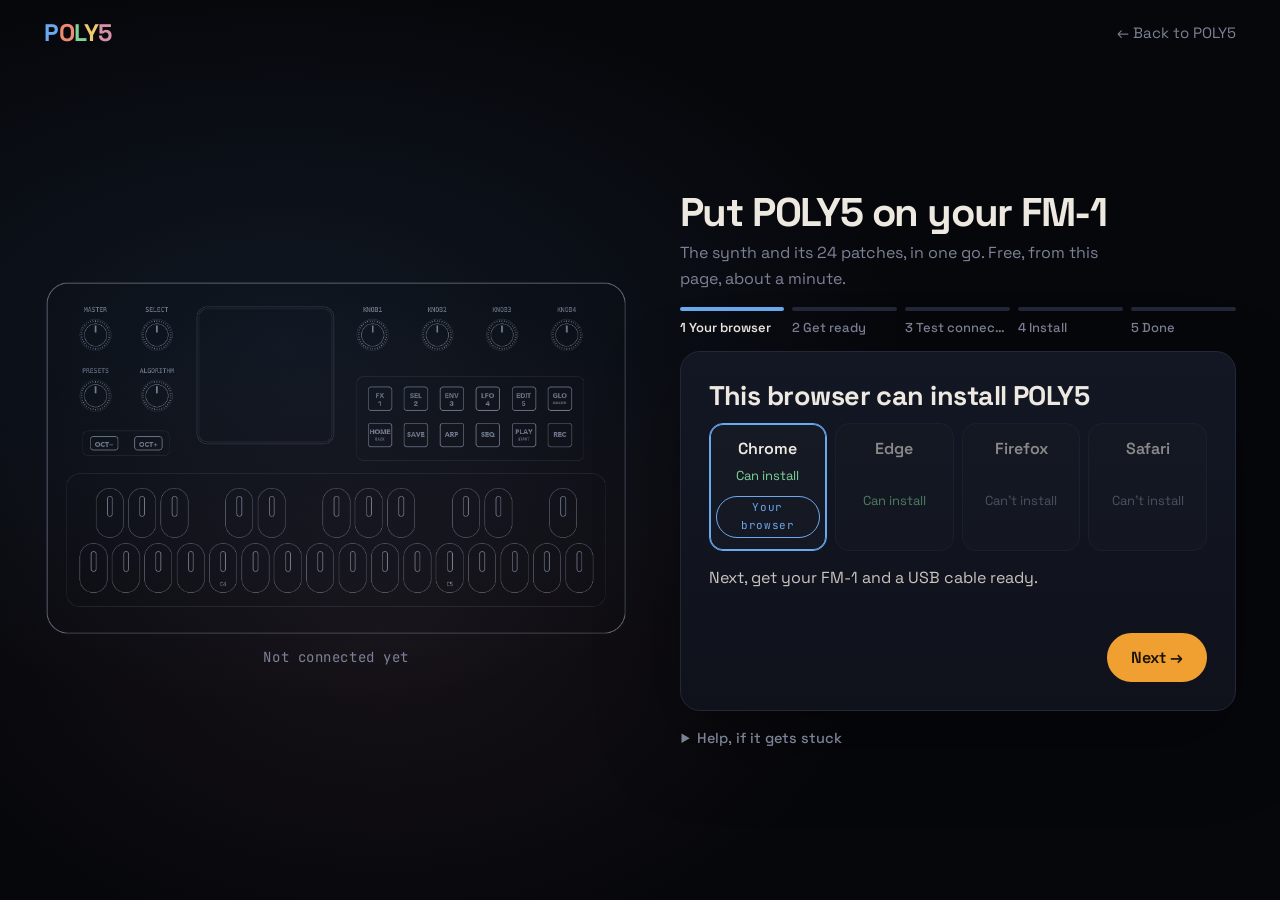
==== install/index.html @ ab592f48 "Install page: fits one screen (no scrolling), three things to tick, help folded into one line; a spi" ====
<!doctype html>
<html lang="en">
<head>
<meta charset="utf-8">
<meta name="viewport" content="width=device-width, initial-scale=1">
<title>Install POLY5 on your FM-1</title>
<meta name="description" content="Install POLY5 on the M-VAVE FM-1 from this page, in Chrome or Edge. The synth and its 24 patches in one go, about a minute.">
<link rel="preconnect" href="https://fonts.googleapis.com">
<link rel="preconnect" href="https://fonts.gstatic.com" crossorigin>
<link href="https://fonts.googleapis.com/css2?family=JetBrains+Mono:wght@400;500;600&family=Space+Grotesk:wght@400;500;600;700&display=swap" rel="stylesheet">
<link rel="stylesheet" href="../site/site.css">
<link rel="stylesheet" href="install.css">
</head>
<body class="inst-page">

<header class="inst-top">
  <a class="logo word" href="../" aria-label="POLY5, back to the page"><span>P</span><span>O</span><span>L</span><span>Y</span><span>5</span></a>
  <a class="inst-back" href="../">&larr; Back to POLY5</a>
</header>

<main class="inst-main">
  <div class="inst-grid">

    <!-- the FM-1's screen, as it will look at each step -->
    <aside class="inst-device" aria-hidden="true">
      <div class="dev" id="dev-screen" data-state="idle">
        <img class="dev-outline" src="fm1-outline.png" alt="" width="1760" height="1072">
        <img class="dev-on" src="fm1-on.png" alt="" width="1760" height="1072">
        <div class="dev-lcd">
          <div class="dev-other"><span id="dev-other">FM-1</span><small>CONNECTED</small></div>
          <video class="dev-boot" id="dev-boot" muted playsinline preload="none" src="../site/img/loop-intro.mp4"></video>
          <div class="dev-update">
            <b class="word dev-name"><span>P</span><span>O</span><span>L</span><span>Y</span><span>5</span></b>
            <i class="dev-line"><s></s><s></s><s></s><s></s><s></s></i>
            <span class="dev-what" id="dev-what">UPDATE MODE</span>
            <span class="dev-sub" id="dev-sub">WAITING FOR THE INSTALL</span>
            <span class="dev-segs" id="dev-segs"></span>
            <span class="dev-pct" id="dev-pct"></span>
          </div>
        </div>
      </div>
      <p class="dev-cap" id="dev-cap">Not connected yet</p>
    </aside>

    <section class="inst-card" aria-labelledby="inst-title">
      <p class="eyebrow">Install</p>
      <h1 class="inst-h" id="inst-title">Put POLY5 on your FM&#8209;1</h1>
      <p class="inst-lede">The synth and its 24 patches, in one go. Free, from this page, about a minute.</p>
      <p class="note" id="demo-note" hidden>Demo: no FM&#8209;1 is touched, the steps only show what they look like.</p>

      <ol class="tabs" aria-label="Steps">
        <li id="tab-browser"><i></i><span>1 Your browser</span></li>
        <li id="tab-ready"><i></i><span>2 Get ready</span></li>
        <li id="tab-connect"><i></i><span>3 Test connection</span></li>
        <li id="tab-install"><i></i><span>4 Install</span></li>
        <li id="tab-done"><i></i><span>5 Done</span></li>
      </ol>

      <div class="pane" id="step-browser">
        <h2 class="pane-h" id="browser-h">Checking your browser</h2>
        <ul class="browsers">
          <li data-b="chrome"><b>Chrome</b><span class="yes">Can install</span></li>
          <li data-b="edge"><b>Edge</b><span class="yes">Can install</span></li>
          <li data-b="firefox"><b>Firefox</b><span class="no">Can't install</span></li>
          <li data-b="safari"><b>Safari</b><span class="no">Can't install</span></li>
        </ul>
        <p id="browser-ok" class="pane-p" hidden>Next, get your FM&#8209;1 and a USB cable ready.</p>
        <p id="browser-no" class="bad" hidden>This browser can't send firmware over USB. Open this page in Chrome or Edge on a computer, and you are a minute away.</p>
        <div class="pane-foot"><span></span><button type="button" class="btn primary" id="to-ready">Next &rarr;</button></div>
      </div>

      <div class="pane" id="step-ready" hidden>
        <h2 class="pane-h">Get ready</h2>
        <p class="pane-p">Tick these off, then we look for your FM&#8209;1.</p>
        <ul class="checks" id="checks">
          <li><label><input type="checkbox"><span><b>Connect your FM&#8209;1 to this computer by USB, and switch it on.</b><small>Straight into the computer if you can: a hub can hide it.</small></span></label></li>
          <li><label><input type="checkbox"><span><b>Close any other program that uses your FM&#8209;1.</b><small>Ableton, the Firmware Hub, other installer tabs.</small></span></label></li>
          <li><label><input type="checkbox"><span><b>On a laptop, plug in the charger.</b></span></label></li>
        </ul>
        <div class="pane-foot"><button type="button" class="btn quiet" data-back="browser">&larr; Back</button><button type="button" class="btn primary" id="to-connect" disabled>Test connection &rarr;</button></div>
      </div>

      <div class="pane" id="step-connect" hidden>
        <h2 class="pane-h" id="connect-h">Looking for your FM&#8209;1</h2>
        <p class="pane-p" id="connect-ask">Your browser will ask to use your MIDI devices. Allow it: that is how the firmware reaches the FM&#8209;1.</p>
        <p id="connect-out" class="status" aria-live="polite"></p>
        <p id="connect-err" class="bad" role="alert" hidden></p>
        <div class="pane-foot"><button type="button" class="btn quiet" data-back="ready">&larr; Back</button><span><button type="button" class="btn" id="connect-again" hidden>Try again</button> <button type="button" class="btn primary" id="to-install" hidden>Next &rarr;</button></span></div>
      </div>

      <div class="pane" id="step-install" hidden>
        <h2 class="pane-h" id="install-h">Ready to install</h2>
        <p id="pkg-state" class="status" aria-live="polite"></p>
        <p id="install-from" class="pane-p"></p>
        <label class="agree" id="agree-row"><input type="checkbox" id="agree"><span>I understand that POLY5 was not made by the manufacturer of my FM&#8209;1, and that I install it at my own risk.</span></label>
        <div id="prog" hidden>
          <div class="bar" role="progressbar" aria-valuemin="0" aria-valuemax="100" aria-valuenow="0" aria-labelledby="prog-label"><i id="prog-bar"></i></div>
          <p id="prog-label" class="prog-label" aria-live="polite"></p>
          <p id="prog-warn" class="warn" hidden>Do not unplug the FM&#8209;1, and keep this tab open.</p>
        </div>
        <p id="install-err" class="bad" role="alert" hidden></p>
        <div class="pane-foot"><button type="button" class="btn quiet" data-back="connect" id="install-back">&larr; Back</button><button type="button" class="btn primary" id="install-go" disabled>Install POLY5 1.1</button></div>
      </div>

      <div class="pane pane-done" id="step-done" hidden>
        <div class="five" aria-hidden="true"><i></i><i></i><i></i><i></i><i></i></div>
        <h2 class="pane-h">POLY5 is on your FM&#8209;1</h2>
        <p class="pane-p">Play a few keys: every note goes to the next of the five synths. Press <span class="k">GLO</span> for five new sounds, <span class="k">PLAY</span> for the patch's sequence.</p>
        <div class="pane-foot"><a class="btn quiet" href="../#playing">What the panel does</a><a class="btn primary" href="../#manual">Watch the manual &rarr;</a></div>
      </div>

      <details class="help">
        <summary>Help, if it gets stuck</summary>
        <ul>
          <li><b>Nothing found.</b> Try another USB cable or port, switch the FM&#8209;1 off and on, and close other apps and tabs that use it.</li>
          <li><b>It stopped while writing.</b> Leave the FM&#8209;1 as it is, plug the cable in again, reload this page and install again: the update carries on.</li>
          <li><b>The FM&#8209;1 does not start.</b> Switch it off, hold <span class="k">OCT&minus;</span> and switch it on: the USB rescue. Then install again.</li>
          <li><b>Back to the official firmware</b> at any time with the <a href="https://thefirmwarehub.com">FM&#8209;1 Firmware Hub</a>.</li>
          <li><b>Coming from another firmware?</b> Saves made with it may be lost. Patches you saved in POLY5 stay when you update POLY5.</li>
        </ul>
        <p class="note">Both FM&#8209;1 flash chips are supported; any other chip is refused before anything is erased. The file is checked before it is sent and every block is verified as it is written. Rather a file? <a href="https://github.com/questron5000/poly5/releases/latest">POLY5 on GitHub</a>. The installer is Felucca's, by Leo Kuroshita, GPL&#8209;3.0.</p>
      </details>
    </section>

  </div>
</main>

<script type="module" src="install.js"></script>
</body>
</html>
---- site/site.css ----
/* SPDX-License-Identifier: GPL-3.0-only */
/* POLY5: the landing page. The device's look: a black screen, the five synths' colours (CH_RGB in poly5.c), the
   amber of "plays next", cream text; line art and glass. Pictures are the firmware's own screens (site/make_images.py). */

:root {
  --ground: #06070B;
  --panel: #10131D;
  --line: #222838;
  --cream: #EDE8E0;
  --text: #C9C5BE;
  --dim: #7C8296;
  --amber: #F0A030;
  --s1: #6AA8F0;
  --s2: #F08A70;
  --s3: #7DD498;
  --s4: #F0C870;
  --s5: #D890A8;
  --gutter: 18px;
  --max: 1120px;
  color-scheme: dark;
}
@media (min-width: 900px) { :root { --gutter: 40px; } }

* { box-sizing: border-box; }
html { -webkit-text-size-adjust: 100%; text-size-adjust: 100%; scroll-behavior: smooth; }
@media (prefers-reduced-motion: reduce) { html { scroll-behavior: auto; } }
body {
  margin: 0;
  background: var(--ground);
  color: var(--text);
  font-family: "Space Grotesk", "Helvetica Neue", Arial, sans-serif;
  font-size: 17px;
  line-height: 1.6;
  overflow-x: hidden;
}
@media (min-width: 900px) { body { font-size: 18px; } }

.wrap { max-width: calc(var(--max) + 2 * var(--gutter)); margin: 0 auto; padding: 0 var(--gutter); }
a { color: var(--cream); text-decoration-thickness: 2px; text-underline-offset: 3px; text-decoration-color: var(--amber); }
a:hover { color: var(--amber); }
a:focus-visible, .btn:focus-visible { outline: 3px solid var(--cream); outline-offset: 3px; }
b, strong { color: var(--cream); font-weight: 600; }
p { margin: 0 0 1em; max-width: 44em; }
code, .mono { font-family: "JetBrains Mono", ui-monospace, Menlo, monospace; font-size: 0.86em; }
code { color: var(--cream); background: var(--panel); padding: 0.1em 0.4em; border-radius: 4px; }
pre { background: var(--panel); border: 1px solid var(--line); border-radius: 10px; padding: 16px 18px; overflow-x: auto; margin: 0 0 1.2em; }
pre code { background: none; padding: 0; font-size: 0.82em; line-height: 1.7; }
h2, h3 { color: var(--cream); line-height: 1.15; letter-spacing: -0.02em; }
h2 { font-size: clamp(34px, 5vw, 56px); font-weight: 700; margin: 0 0 0.5em; }
h3 { font-size: clamp(21px, 2.2vw, 26px); font-weight: 600; margin: 1.8em 0 0.5em; }
.eyebrow { font-family: "JetBrains Mono", monospace; font-size: 13px; letter-spacing: 0.14em; text-transform: uppercase; color: var(--amber); margin: 0 0 14px; }

/* the five stripes: one a synth */
.stripes { display: flex; gap: 8px; margin: 0 0 26px; }
.stripes i { display: block; width: 44px; height: 6px; border-radius: 3px; }
.stripes i:nth-child(1) { background: var(--s1); } .stripes i:nth-child(2) { background: var(--s2); }
.stripes i:nth-child(3) { background: var(--s3); } .stripes i:nth-child(4) { background: var(--s4); }
.stripes i:nth-child(5) { background: var(--s5); }

/* nav */
.nav { position: sticky; top: 0; z-index: 10; background: rgba(6, 7, 11, 0.86); backdrop-filter: blur(10px); -webkit-backdrop-filter: blur(10px); border-bottom: 1px solid var(--line); }
.nav .wrap { display: flex; align-items: center; gap: 22px; height: 58px; }
.nav .logo { font-weight: 700; font-size: 22px; letter-spacing: 0.02em; text-decoration: none; flex: none; }
.nav ul { display: flex; gap: 18px; list-style: none; margin: 0; padding: 0; overflow-x: auto; scrollbar-width: none; font-size: 15px; }
.nav ul::-webkit-scrollbar { display: none; }
.nav li a { color: var(--dim); text-decoration: none; white-space: nowrap; }
.nav li a:hover { color: var(--cream); }
.word span:nth-child(1) { color: var(--s1); } .word span:nth-child(2) { color: var(--s2); }
.word span:nth-child(3) { color: var(--s3); } .word span:nth-child(4) { color: var(--s4); }
.word span:nth-child(5) { color: var(--s5); }

/* hero */
.hero { padding: 72px 0 40px; position: relative; overflow: hidden; }
.hero-grid {  /* POLY5's PLAY background, drawn live (index.html) */
  position: absolute; inset: 0; width: 100%; height: 100%; pointer-events: none; display: block;
  mask-image: radial-gradient(ellipse 85% 75% at 50% 50%, #000 40%, transparent 100%);
  -webkit-mask-image: radial-gradient(ellipse 85% 75% at 50% 50%, #000 40%, transparent 100%);
}
.hero .wrap { position: relative; display: grid; gap: 40px; align-items: center; }
@media (min-width: 900px) { .hero .wrap { grid-template-columns: 1.15fr 0.85fr; } }
.hero h1 { font-size: clamp(76px, 15vw, 168px); line-height: 0.9; font-weight: 700; letter-spacing: -0.04em; margin: 0 0 18px; }
.lede { font-size: clamp(22px, 2.8vw, 32px); line-height: 1.25; color: var(--cream); font-weight: 500; letter-spacing: -0.02em; max-width: 20em; margin: 0 0 18px; }
.hero p.sub { color: var(--text); max-width: 32em; }
.btns { display: flex; flex-wrap: wrap; gap: 12px; margin-top: 26px; }
.btn { display: inline-block; padding: 12px 20px; border-radius: 999px; text-decoration: none; font-weight: 600; font-size: 16px; border: 2px solid var(--line); color: var(--cream); }
.btn.primary { background: var(--amber); border-color: var(--amber); color: #1A1206; }
.btn.primary:hover { background: var(--cream); border-color: var(--cream); color: #1A1206; }
.btn:hover { border-color: var(--cream); }
/* one main button (Install); the rest are plain links beside it */
.btn.quiet { border-color: transparent; padding: 12px 6px; font-weight: 500; color: var(--cream); opacity: .78; text-decoration: underline; text-decoration-color: var(--line); text-underline-offset: 5px; }
.btn.quiet:hover { border-color: transparent; opacity: 1; text-decoration-color: var(--cream); }
.btns { align-items: center; }
.btns .btn.primary { margin-right: 10px; }
button.btn { background: none; cursor: pointer; font-family: inherit; }

/* the five lights: round robin, then random (site.js) */
.lights { display: flex; gap: 12px; margin: 26px 0 6px; align-items: center; }
.lights b { width: 18px; height: 18px; border-radius: 50%; background: var(--line); transition: background 0.12s, box-shadow 0.12s; }
.lights b.on:nth-child(1) { background: var(--s1); box-shadow: 0 0 18px var(--s1); }
.lights b.on:nth-child(2) { background: var(--s2); box-shadow: 0 0 18px var(--s2); }
.lights b.on:nth-child(3) { background: var(--s3); box-shadow: 0 0 18px var(--s3); }
.lights b.on:nth-child(4) { background: var(--s4); box-shadow: 0 0 18px var(--s4); }
.lights b.on:nth-child(5) { background: var(--s5); box-shadow: 0 0 18px var(--s5); }
.lights .label { font-family: "JetBrains Mono", monospace; font-size: 13px; letter-spacing: 0.12em; color: var(--dim); margin-left: 8px; }

/* the device's screen */
.screen { margin: 0; }
.screen img, .screen .screen-video, .screen .ui-loop { display: block; width: 100%; max-width: 480px; height: auto; image-rendering: pixelated; background: #000; border-radius: 14px; outline: 10px solid #151925; outline-offset: 0; box-shadow: 0 0 0 11px #262c3c, 0 30px 80px rgba(0, 0, 0, 0.6); margin: 11px; }
.screen figcaption { font-size: 15px; color: var(--dim); margin: 26px 11px 0; max-width: 30em; }
.screen .screen-video, .screen .ui-loop { aspect-ratio: 1; object-fit: contain; }
.screen.small img, .screen.small .ui-loop { max-width: 320px; border-radius: 10px; outline-width: 7px; box-shadow: 0 0 0 8px #262c3c, 0 20px 50px rgba(0, 0, 0, 0.5); margin: 8px; }

/* sections */
section { padding: 88px 0; border-top: 1px solid var(--line); }
.split { display: grid; gap: 44px; align-items: start; }
@media (min-width: 900px) { .split { grid-template-columns: 1fr 1fr; } .split.wide-left { grid-template-columns: 1.2fr 0.8fr; } }

/* random: three cards */
.cards { display: grid; gap: 18px; margin: 34px 0; }
@media (min-width: 760px) { .cards { grid-template-columns: repeat(3, 1fr); } }
.card { background: var(--panel); border: 1px solid var(--line); border-radius: 16px; padding: 24px; position: relative; overflow: hidden; }
.card::before { content: ""; position: absolute; left: 0; top: 0; right: 0; height: 4px; }
.card:nth-child(1)::before { background: var(--s1); } .card:nth-child(2)::before { background: var(--s3); } .card:nth-child(3)::before { background: var(--s5); }
.card .n { font-family: "JetBrains Mono", monospace; font-size: 13px; color: var(--dim); letter-spacing: 0.1em; }
.card h3 { margin: 8px 0 10px; }
.card p { font-size: 16px; margin: 0; }
.card img, .card .ui-loop { width: 100%; height: auto; image-rendering: pixelated; border-radius: 8px; margin-top: 18px; display: block; }

/* video */
.video { position: relative; border-radius: 16px; overflow: hidden; border: 1px solid var(--line); background: #000; }
.video video { display: block; width: 100%; height: auto; }
.chapters { display: grid; gap: 22px; margin-top: 30px; }
@media (min-width: 700px) { .chapters { grid-template-columns: repeat(2, 1fr); } }
@media (min-width: 1000px) { .chapters { grid-template-columns: repeat(3, 1fr); } }
.chapters figure { margin: 0; }
.chapters figcaption { font-size: 15px; margin-top: 10px; color: var(--text); }
.chapters figcaption b { font-family: "JetBrains Mono", monospace; color: var(--amber); margin-right: 8px; font-weight: 500; }

/* key caps: the FM-1's buttons and knobs, by name */
.k { display: inline-block; font-family: "JetBrains Mono", monospace; font-size: 0.74em; font-weight: 600; line-height: 1; padding: 0.42em 0.6em 0.38em; border-radius: 6px; background: #2C3142; color: var(--cream); border: 1px solid #3C4256; border-bottom-width: 3px; white-space: nowrap; vertical-align: 0.1em; }
.k.r { border-radius: 999px; background: #1F2331; }    /* a rotary */
.k.c1 { background: var(--s1); color: #0B1220; border-color: #4B7CB8; } .k.c2 { background: var(--s2); color: #22100C; border-color: #B86450; }
.k.c3 { background: var(--s3); color: #0C2216; border-color: #5AA070; } .k.c4 { background: var(--s4); color: #221A08; border-color: #B8964E; }
.k.c5 { background: var(--s5); color: #220E16; border-color: #A86A80; }

/* tables */
.table { overflow-x: auto; margin: 18px 0 8px; border: 1px solid var(--line); border-radius: 14px; }
table { border-collapse: collapse; width: 100%; font-size: 16px; }
th, td { text-align: left; vertical-align: top; padding: 13px 16px; border-bottom: 1px solid var(--line); }
th { font-family: "JetBrains Mono", monospace; font-size: 12px; letter-spacing: 0.1em; text-transform: uppercase; color: var(--dim); font-weight: 500; background: var(--panel); white-space: nowrap; }
tr:last-child td { border-bottom: 0; }
td:first-child { white-space: nowrap; }
.table table { min-width: 640px; }
@media (max-width: 699px) { td:first-child { white-space: normal; min-width: 7.5em; } td:first-child .k { margin: 0 2px 4px 0; } }
td .dim { color: var(--dim); }
.modes { display: grid; gap: 14px; margin: 24px 0; }
@media (min-width: 700px) { .modes { grid-template-columns: repeat(2, 1fr); } }
.mode { border-left: 3px solid var(--amber); padding: 4px 0 4px 16px; }
.mode b { display: block; font-family: "JetBrains Mono", monospace; font-size: 14px; letter-spacing: 0.1em; color: var(--amber); font-weight: 600; margin-bottom: 4px; }
.mode span { font-size: 16px; }

.panel-pic { width: 100%; height: auto; display: block; border-radius: 16px; margin: 30px 0 10px; }
.note { color: var(--dim); font-size: 15px; }
.tag { display: inline-block; font-family: "JetBrains Mono", monospace; font-size: 11px; letter-spacing: 0.08em; padding: 3px 7px; border-radius: 5px; border: 1px solid var(--line); color: var(--dim); white-space: nowrap; }
.tag.rr { color: var(--s1); border-color: #2C4466; } .tag.rnd { color: var(--s2); border-color: #66382E; }
.tag.uni { color: var(--s3); border-color: #2E5A3C; } .tag.poly { color: var(--s4); border-color: #665430; }
.pages { columns: 2; column-gap: 28px; padding-left: 1.1em; margin: 0 0 1em; font-size: 16px; }
@media (min-width: 700px) { .pages { columns: 3; } }

footer { border-top: 1px solid var(--line); padding: 48px 0 70px; color: var(--dim); font-size: 15px; }
footer p { max-width: 52em; }

/* the manual's player: the chapter on the left, the list on the right (under it on a phone) */
.player { display: grid; gap: 18px; margin-top: 30px; align-items: start; }
@media (min-width: 900px) { .player { grid-template-columns: minmax(0, 1fr) 340px; } }
.pl-now { display: flex; flex-wrap: wrap; align-items: baseline; gap: 6px 12px; margin: 14px 0 0; max-width: none; }
.pl-now b { font-family: "JetBrains Mono", monospace; color: var(--amber); font-weight: 500; }
.pl-now #pl-title { color: var(--cream); font-weight: 600; font-size: 20px; }
.pl-next { color: var(--dim); font-size: 15px; margin-left: auto; }
.pl-list { list-style: none; margin: 0; padding: 8px; background: var(--panel); border: 1px solid var(--line); border-radius: 16px;
  max-height: 420px; overflow-y: auto; scrollbar-width: thin; scrollbar-color: #3A4156 transparent; }
@media (min-width: 900px) { .pl-list { max-height: calc((min(100vw, 1200px) - 2 * var(--gutter) - 358px) * 9 / 16); min-height: 320px; } }
.pl-item { display: grid; grid-template-columns: 128px 1fr; gap: 12px; align-items: center; width: 100%; padding: 8px; border: 0; border-radius: 10px;
  background: transparent; color: inherit; font: inherit; text-align: left; cursor: pointer; }
.pl-item:hover { background: #181C29; }
.pl-item:focus-visible { outline: 2px solid var(--cream); outline-offset: -2px; }
.pl-item.on { background: #1E2333; box-shadow: inset 3px 0 0 var(--amber); }
.pl-item img { width: 128px; height: 72px; object-fit: cover; border-radius: 6px; display: block; background: #000; }
.pl-text { display: grid; gap: 2px; font-size: 15px; line-height: 1.3; }
.pl-text b { font-family: "JetBrains Mono", monospace; font-size: 12px; color: var(--dim); font-weight: 500; }
.pl-item.on .pl-text b { color: var(--amber); }
.pl-title { color: var(--cream); font-weight: 500; }
.pl-dur { font-family: "JetBrains Mono", monospace; font-size: 12px; color: var(--dim); }

.ui-loop { background: #000; }
.card .ui-loop { aspect-ratio: 1; }

/* ---- motion (only with html.anim: JavaScript on, no request for less motion) ---- */
@keyframes p5-pop { 0% { opacity: 0; transform: translateY(0.45em) scale(0.55) rotate(-10deg); } 60% { opacity: 1; transform: translateY(-0.06em) scale(1.08) rotate(3deg); } 100% { opacity: 1; transform: none; } }
@keyframes p5-rise { from { opacity: 0; transform: translateY(22px); } to { opacity: 1; transform: none; } }
@keyframes p5-draw { from { transform: scaleX(0); } to { transform: scaleX(1); } }
@keyframes p5-screen { from { opacity: 0; transform: translateY(26px) scale(0.94); filter: brightness(2.2) blur(3px); } to { opacity: 1; transform: none; filter: none; } }
@keyframes p5-fade { from { opacity: 0; } to { opacity: 1; } }
html.anim .hero .stripes i { transform-origin: left; animation: p5-draw 0.5s cubic-bezier(.2,.8,.2,1) both; }
html.anim .hero .stripes i:nth-child(1) { animation-delay: 0.05s; } html.anim .hero .stripes i:nth-child(2) { animation-delay: 0.13s; }
html.anim .hero .stripes i:nth-child(3) { animation-delay: 0.21s; } html.anim .hero .stripes i:nth-child(4) { animation-delay: 0.29s; }
html.anim .hero .stripes i:nth-child(5) { animation-delay: 0.37s; }
html.anim .hero h1 span { display: inline-block; animation: p5-pop 0.7s cubic-bezier(.2,.8,.25,1) both; }
html.anim .hero h1 span:nth-child(1) { animation-delay: 0.25s; } html.anim .hero h1 span:nth-child(2) { animation-delay: 0.38s; }
html.anim .hero h1 span:nth-child(3) { animation-delay: 0.51s; } html.anim .hero h1 span:nth-child(4) { animation-delay: 0.64s; }
html.anim .hero h1 span:nth-child(5) { animation-delay: 0.77s; }
html.anim .hero .lede { animation: p5-rise 0.7s ease 0.95s both; }
html.anim .hero p.sub { animation: p5-rise 0.7s ease 1.08s both; }
html.anim .hero .lights { animation: p5-rise 0.7s ease 1.18s both; }
html.anim .hero .btns { animation: p5-rise 0.7s ease 1.28s both; }
html.anim .hero figure.screen { animation: p5-screen 1s cubic-bezier(.2,.8,.2,1) 0.5s both; }
html.anim .hero figure.screen figcaption { animation: p5-fade 0.8s ease 1.4s both; }
html.anim .hero-grid { animation: p5-fade 1.6s ease both; }
html.anim .nav { animation: p5-fade 0.6s ease both; }
html.anim .rv { opacity: 0; transform: translateY(28px); transition: opacity 0.75s ease, transform 0.75s cubic-bezier(.2,.75,.2,1); transition-delay: var(--d, 0s); }
html.anim .rv.in { opacity: 1; transform: none; }
html.anim .panel-pic.rv { transform: translateY(36px) scale(0.97); }
html.anim .panel-pic.rv.in { transform: none; }
@media (prefers-reduced-motion: reduce) { html.anim * { animation: none !important; transition: none !important; } html.anim .rv { opacity: 1; transform: none; } }

/* cards: the picture at the bottom, so a row of cards lines its pictures up whatever the text above */
.card { display: flex; flex-direction: column; }
.card > p { margin-bottom: 20px; }
.card > img, .card > .ui-loop { margin-top: auto; }

.safe { list-style: none; padding: 0; margin: 0 0 1.2em; display: grid; gap: 12px; max-width: 46em; }
.safe li { border-left: 3px solid var(--s3); padding: 2px 0 2px 16px; font-size: 16px; }
.safe b { display: block; }

/* ---- the playable FM-1 (site/play/poly5-player.js) ---- */
.play { background: radial-gradient(ellipse 70% 60% at 50% 55%, #131a30 0%, var(--ground) 70%); }
.p5 { margin: 30px auto 0; max-width: 1100px; }
.p5-device { position: relative; width: 100%; aspect-ratio: 1760 / 1072; border-radius: 3.6% / 6%; box-shadow: 0 40px 100px rgba(0,0,0,.6), 0 0 0 1px #2a2d38; }
.p5-svg { display: block; width: 100%; height: 100%; touch-action: none; user-select: none; -webkit-user-select: none; }
.p5-screen { position: absolute; left: 27.33%; top: 9.42%; width: 21.14%; height: 34.70%; image-rendering: pixelated; background: #000; pointer-events: none; }
.p5-knob, .p5-btn, .p5-key { cursor: pointer; }
.p5-knob:focus, .p5-btn:focus { outline: none; }
.p5-knob:focus-visible circle:nth-child(2), .p5-btn:focus-visible rect { stroke: var(--cream); stroke-width: 4; }
.p5-knob.on circle:nth-child(2) { stroke: var(--amber); stroke-dasharray: none; }
.p5-on { position: absolute; inset: 0; margin: auto; width: max-content; height: max-content; display: flex; flex-direction: column; align-items: center; gap: 6px;
  padding: 22px 36px; border-radius: 22px; border: 2px solid var(--amber); background: rgba(10,12,20,.88); color: var(--cream); font: inherit; cursor: pointer;
  box-shadow: 0 0 60px rgba(240,160,48,.25); }
.p5-on b { font-size: clamp(20px, 2.6vw, 30px); font-weight: 700; }
.p5-on small { color: var(--dim); font-size: 14px; max-width: 26em; text-align: center; }
.p5-on-dot { width: 14px; height: 14px; border-radius: 50%; background: var(--amber); box-shadow: 0 0 18px var(--amber); }
.p5-on:hover { background: rgba(20,22,32,.95); }
.p5-on.busy b::after { content: "\2026"; }
.p5-device.running .p5-on { display: none; }
.p5-help { display: grid; gap: 10px; margin-top: 22px; font-size: 15px; color: var(--text); max-width: 1100px; margin-left: auto; margin-right: auto; }
@media (min-width: 900px) { .p5-help { grid-template-columns: repeat(2, 1fr); } }
.p5-help b { color: var(--amber); font-weight: 600; margin-right: 6px; }

/* the video manual: its own band, so it reads as a place to go, not one more picture */
section.manual { background: linear-gradient(180deg, #17120a 0%, #0d0f1a 38%, #0a0c16 100%); border-top: 2px solid var(--amber); border-bottom: 2px solid var(--amber);
  position: relative; overflow: hidden; }
section.manual::before { content: ""; position: absolute; left: 50%; top: -260px; width: 900px; height: 520px; transform: translateX(-50%);
  background: radial-gradient(ellipse at center, rgba(240,160,48,.22), transparent 65%); pointer-events: none; }
section.manual .wrap { position: relative; }
.manual-head { display: flex; flex-wrap: wrap; align-items: center; gap: 22px 28px; margin-bottom: 10px; }
.manual-head h2 { margin: 0; font-size: clamp(38px, 5.6vw, 64px); }
.manual-head .eyebrow { margin-bottom: 8px; }
.manual-play { width: 74px; height: 74px; flex: none; border-radius: 50%; background: var(--amber); position: relative; box-shadow: 0 0 0 10px rgba(240,160,48,.15), 0 0 50px rgba(240,160,48,.45); }
.manual-play::after { content: ""; position: absolute; left: 29px; top: 22px; border-left: 24px solid #1a1206; border-top: 15px solid transparent; border-bottom: 15px solid transparent; }
.manual-start { font-size: 17px; padding: 14px 24px; }
section.manual .player .video { box-shadow: 0 0 0 2px var(--amber), 0 30px 90px rgba(0,0,0,.6), 0 0 80px rgba(240,160,48,.18); }
section.manual .pl-list { border-color: #3a3020; }
@media (max-width: 600px) { .p5-on { padding: 10px 18px; border-radius: 14px; } .p5-on b { font-size: 18px; } .p5-on small { display: none; } .manual-start { margin-left: 0; } .manual-play { width: 54px; height: 54px; } .manual-play::after { left: 21px; top: 16px; border-left-width: 18px; border-top-width: 11px; border-bottom-width: 11px; } }

/* the install steps; building from source, folded away */
ol.steps { margin: 26px 0 18px; padding-left: 1.3em; display: grid; gap: 14px; }
ol.steps li::marker { color: var(--amber); font-weight: 700; }
ol.steps pre { margin: 10px 0 0; }
details.build { margin: 22px 0; border: 1px solid var(--line); border-radius: 14px; padding: 14px 18px; }
details.build summary { cursor: pointer; font-weight: 600; color: var(--cream); }
details.build[open] summary { margin-bottom: 8px; }
---- install/install.css ----
/* POLY5's install page: a wizard, one step at a time, beside the FM-1's screen as it will look (on top of site/site.css) */
.inst-page { min-height: 100vh; background:
  radial-gradient(900px 520px at 22% 38%, rgba(106,168,240,.10), transparent 70%),
  radial-gradient(700px 480px at 30% 70%, rgba(216,144,168,.08), transparent 70%), var(--ground); }
.inst-top { display: flex; align-items: center; justify-content: space-between; padding: 22px clamp(18px, 4vw, 44px); }
.inst-top .logo { font-size: 24px; font-weight: 700; text-decoration: none; letter-spacing: -0.02em; }
.inst-back { color: var(--dim); text-decoration: none; font-size: 15px; }
.inst-back:hover { color: var(--cream); }
.inst-main { padding: clamp(10px, 3vw, 36px) clamp(18px, 4vw, 44px) 80px; }
.inst-grid { max-width: 1320px; margin: 0 auto; display: grid; gap: clamp(28px, 5vw, 64px); align-items: start; }
@media (min-width: 1040px) { .inst-grid { grid-template-columns: minmax(0, 1.05fr) minmax(0, 1fr); align-items: center; } .inst-device { position: sticky; top: 60px; } }

/* ---- the FM-1: a line drawing until it is found, then filled in, its lights and its screen on */
.inst-device { width: 100%; max-width: 620px; margin: 0 auto; }
.dev { position: relative; aspect-ratio: 1760 / 1072; }
.dev > img { position: absolute; inset: 0; width: 100%; height: 100%; transition: opacity .7s ease, filter .7s ease; }
.dev-outline { opacity: .75; }
.dev-on { opacity: 0; border-radius: 3.8% / 6.2%; }
.dev:not([data-state="idle"]) .dev-on { opacity: 1; filter: drop-shadow(0 30px 60px rgba(0,0,0,.6)) drop-shadow(0 0 50px rgba(240,160,48,.10)); }
.dev:not([data-state="idle"]) .dev-outline { opacity: 0; }
.dev[data-state="idle"] .dev-outline { animation: dev-wait 2.6s ease-in-out infinite; }
@keyframes dev-wait { 50% { opacity: .4; } }
/* its screen: 372 of 1760 wide, at 481, 101 */
.dev-lcd { position: absolute; left: 27.33%; top: 9.42%; width: 21.14%; aspect-ratio: 1; overflow: hidden; container-type: inline-size; border-radius: 2%; }
.dev-lcd > * { position: absolute; inset: 0; width: 100%; height: 100%; opacity: 0; transition: opacity .5s ease; }
.dev-boot { object-fit: cover; image-rendering: pixelated; }
.dev[data-state="other"] .dev-other, .dev[data-state="update"] .dev-update, .dev[data-state="done"] .dev-boot { opacity: 1; }
.dev-other { background: #05060a; display: grid; place-content: center; justify-items: center; gap: 6cqw; font-family: "JetBrains Mono", monospace; color: var(--cream); font-size: 11cqw; text-align: center; line-height: 1.15; }
.dev-other small { font-size: 6.5cqw; color: var(--s3); letter-spacing: .1em; }
.dev-update { background: #151213; display: grid; grid-template-rows: 19cqw 5cqw 7cqw 9cqw 6cqw 14cqw 12cqw; justify-items: center; align-content: center;
  font-family: "JetBrains Mono", ui-monospace, monospace; }
.dev-name { grid-row: 1; align-self: end; font-size: 15cqw; font-weight: 600; letter-spacing: .06em; line-height: 1; }
.dev-line { grid-row: 2; display: flex; gap: 1cqw; width: 50cqw; align-self: center; }
.dev-line s { flex: 1; height: 1cqw; }
.dev-line s:nth-child(1) { background: var(--s1); } .dev-line s:nth-child(2) { background: var(--s2); } .dev-line s:nth-child(3) { background: var(--s3); }
.dev-line s:nth-child(4) { background: var(--s4); } .dev-line s:nth-child(5) { background: var(--s5); }
.dev-what { grid-row: 4; color: #EFE8E1; font-size: 7cqw; letter-spacing: .08em; }
.dev-sub { grid-row: 5; color: #A39A94; font-size: 3.4cqw; letter-spacing: .08em; }
.dev-segs { grid-row: 6; align-self: center; display: flex; gap: .8cqw; }
.dev-segs i { width: 3.4cqw; height: 4.4cqw; background: #3A3435; }
.dev-segs i.on { background: var(--amber); }
.dev-pct { grid-row: 7; color: #EFE8E1; font-size: 10cqw; line-height: 1; }
.dev-cap { text-align: center; color: var(--dim); font-size: 14px; margin: 18px 0 0; font-family: "JetBrains Mono", monospace; letter-spacing: .04em; transition: color .4s ease; }
.dev:not([data-state="idle"]) + .dev-cap { color: var(--s3); }

/* ---- the card */
.inst-card { max-width: 680px; width: 100%; }
.inst-h { color: var(--cream); font-size: clamp(36px, 5.2vw, 60px); font-weight: 700; letter-spacing: -0.03em; line-height: 1.04; margin: 0 0 14px; }
.inst-lede { color: var(--text); font-size: clamp(18px, 2vw, 22px); margin: 0 0 30px; max-width: 28em; }
.tabs { list-style: none; margin: 0 0 18px; padding: 0; display: grid; grid-template-columns: repeat(5, 1fr); gap: 8px; }
.tabs li { font-size: 13px; color: var(--dim); font-weight: 500; white-space: nowrap; overflow: hidden; text-overflow: ellipsis; }
.tabs i { display: block; height: 4px; border-radius: 4px; background: var(--line); margin-bottom: 9px; transition: background .3s ease; }
.tabs li.is-done { color: var(--text); }
.tabs li.is-open { color: var(--cream); font-weight: 600; }
.tabs li:nth-child(1).is-done i, .tabs li:nth-child(1).is-open i { background: var(--s1); }
.tabs li:nth-child(2).is-done i, .tabs li:nth-child(2).is-open i { background: var(--s2); }
.tabs li:nth-child(3).is-done i, .tabs li:nth-child(3).is-open i { background: var(--s3); }
.tabs li:nth-child(4).is-done i, .tabs li:nth-child(4).is-open i { background: var(--s4); }
.tabs li:nth-child(5).is-done i, .tabs li:nth-child(5).is-open i { background: var(--s5); }
@media (max-width: 560px) { .tabs span { font-size: 0; } .tabs li.is-open span { font-size: 13px; } .tabs { grid-template-columns: repeat(5, minmax(0, 1fr)); } .tabs li { overflow: visible; } }

.pane { background: linear-gradient(180deg, #131724, #0f121b); border: 1px solid var(--line); border-radius: 22px; padding: clamp(22px, 3.4vw, 38px);
  min-height: 340px; display: flex; flex-direction: column; box-shadow: 0 30px 80px rgba(0,0,0,.35); animation: pane-in .35s ease both; }
.pane[hidden] { display: none; }
@keyframes pane-in { from { opacity: 0; transform: translateY(8px); } to { opacity: 1; transform: none; } }
.pane-h { font-size: clamp(24px, 3vw, 32px); font-weight: 700; letter-spacing: -0.02em; color: var(--cream); margin: 0 0 12px; }
.pane-p { color: var(--text); margin: 0 0 18px; max-width: 34em; }
.pane-foot { margin-top: auto; padding-top: 22px; display: flex; align-items: center; justify-content: space-between; gap: 14px; flex-wrap: wrap; }
.pane .btn { cursor: pointer; font-family: inherit; font-size: 16px; }
.pane .btn.primary { padding: 14px 26px; font-size: 17px; }
.pane .btn:disabled { opacity: .35; cursor: not-allowed; }
.pane .btn.quiet { background: none; }
.status { color: var(--cream); font-size: 18px; margin: 0 0 12px; min-height: 1.4em; }
.bad { color: var(--s2); font-weight: 500; margin: 0 0 14px; }
.warn { color: var(--amber); font-weight: 600; margin: 0; }

.browsers { list-style: none; margin: 6px 0 22px; padding: 0; display: grid; grid-template-columns: repeat(4, 1fr); gap: 10px; }
.browsers li { display: grid; gap: 4px; justify-items: center; text-align: center; border: 1px solid var(--line); border-radius: 14px; padding: 18px 8px; background: rgba(255,255,255,.015); opacity: .55; }
.browsers b { color: var(--cream); font-weight: 600; font-size: 17px; }
.browsers span { font-size: 13px; }
.browsers .yes { color: var(--s3); }
.browsers .no { color: var(--dim); }
.browsers li.is-yours { opacity: 1; border-color: var(--s1); box-shadow: 0 0 0 1px var(--s1) inset; }
.browsers li.is-yours::after { content: "Your browser"; font-size: 11px; font-family: "JetBrains Mono", monospace; letter-spacing: .06em; color: var(--s1); border: 1px solid var(--s1); border-radius: 999px; padding: 2px 9px; margin-top: 6px; }
@media (max-width: 560px) { .browsers { grid-template-columns: repeat(2, 1fr); } }

.checks { list-style: none; margin: 0; padding: 0; display: grid; gap: 6px; }
.checks label { display: flex; gap: 14px; align-items: flex-start; padding: 12px 14px; border-radius: 14px; cursor: pointer; border: 1px solid transparent; }
.checks label:hover { background: rgba(255,255,255,.03); }
.checks input { appearance: none; -webkit-appearance: none; flex: none; width: 28px; height: 28px; border-radius: 50%; border: 2px solid var(--dim); margin: 1px 0 0; cursor: pointer; display: grid; place-items: center; transition: all .15s ease; }
.checks input:checked { background: var(--s3); border-color: var(--s3); }
.checks input:checked::after { content: "\2713"; color: #06140B; font-weight: 700; font-size: 15px; }
.checks input:focus-visible, .agree input:focus-visible { outline: 3px solid var(--cream); outline-offset: 3px; }
.checks b { display: block; color: var(--cream); font-weight: 600; }
.checks small { display: block; color: var(--dim); font-size: 14.5px; margin-top: 2px; }
.checks input:checked + span b { color: var(--text); }

.agree { display: flex; gap: 12px; align-items: flex-start; color: var(--cream); cursor: pointer; padding: 14px 16px; border: 1px solid var(--line); border-radius: 14px; margin: 4px 0 18px; }
.agree input { margin-top: 4px; width: 18px; height: 18px; accent-color: var(--amber); flex: none; }
.bar { height: 14px; border-radius: 999px; background: var(--ground); border: 1px solid var(--line); overflow: hidden; margin: 6px 0 12px; }
.bar i { display: block; height: 100%; width: 0; background: linear-gradient(90deg, var(--s1), var(--s2), var(--s3), var(--s4), var(--s5)); background-size: 680px 100%; transition: width .3s ease; }
.prog-label { font-family: "JetBrains Mono", monospace; color: var(--cream); font-size: 20px; margin: 0 0 6px; }

.pane-done { align-items: flex-start; }
.five { display: flex; gap: 10px; margin: 6px 0 22px; }
.five i { width: 34px; height: 34px; border-radius: 9px; animation: five-in .6s cubic-bezier(.2,1.4,.4,1) both; }
.five i:nth-child(1) { background: var(--s1); } .five i:nth-child(2) { background: var(--s2); animation-delay: .08s; border-radius: 50%; }
.five i:nth-child(3) { background: var(--s3); animation-delay: .16s; } .five i:nth-child(4) { background: var(--s4); animation-delay: .24s; clip-path: polygon(50% 0, 100% 100%, 0 100%); border-radius: 0; }
.five i:nth-child(5) { background: var(--s5); animation-delay: .32s; transform: rotate(45deg); }
@keyframes five-in { from { opacity: 0; translate: 0 14px; scale: .5; } to { opacity: 1; translate: 0 0; scale: 1; } }

.help { margin: 26px 0 0; border: 1px solid var(--line); border-radius: 16px; padding: 14px 20px; }
.help summary { cursor: pointer; font-weight: 600; color: var(--cream); }
.help[open] summary { margin-bottom: 12px; }
.help ul { padding-left: 1.1em; display: grid; gap: 8px; margin: 0 0 14px; }
.inst-small { color: var(--dim); font-size: 14px; margin: 18px 0 0; }
@media (prefers-reduced-motion: reduce) { .pane, .five i, .dev[data-state="idle"] .dev-outline { animation: none; } .bar i, .dev-screen > *, .tabs i { transition: none; } }
.inst-page [hidden] { display: none !important; }
.inst-card { border: 0; padding-top: 0; }

/* ---- one screen, no scrolling: the page is as tall as the window; the steps sit in the middle */
.inst-page { display: flex; flex-direction: column; min-height: 100vh; min-height: 100dvh; }
.inst-top { padding: 14px clamp(18px, 4vw, 44px); flex: none; }
.inst-main { flex: 1; display: flex; align-items: center; padding: 0 clamp(18px, 4vw, 44px) 18px; }
.inst-grid { width: 100%; gap: clamp(20px, 4vw, 56px); }
.inst-card .eyebrow { display: none; }
.inst-h { font-size: clamp(26px, 3.2vw, 40px); margin: 0 0 6px; }
.inst-lede { font-size: 16px; color: var(--dim); margin: 0 0 16px; }
.tabs { margin: 0 0 12px; }
.tabs i { margin-bottom: 7px; }
.pane { padding: clamp(18px, 2.4vw, 28px); min-height: 0; height: clamp(320px, 52vh, 400px); border-radius: 20px; }
.pane-h { font-size: clamp(21px, 2.4vw, 27px); margin: 0 0 8px; }
.pane-p { margin: 0 0 12px; font-size: 16px; }
.pane-foot { padding-top: 12px; }
.pane .btn.primary { padding: 12px 22px; font-size: 16px; }
.status { font-size: 16.5px; margin: 0 0 8px; }
.browsers { margin: 4px 0 14px; gap: 8px; }
.browsers li { padding: 12px 6px; }
.browsers b { font-size: 16px; }
.checks { gap: 0; }
.checks label { padding: 7px 10px; gap: 12px; }
.checks input { width: 24px; height: 24px; }
.checks b { font-size: 15.5px; }
.checks small { font-size: 13.5px; margin-top: 0; }
.agree { padding: 10px 14px; margin: 2px 0 10px; font-size: 15.5px; }
.five { margin: 2px 0 14px; }
.help { margin: 12px 0 0; padding: 9px 16px; font-size: 15px; position: relative; }
.help[open] { position: absolute; z-index: 5; background: #10131d; max-width: 620px; box-shadow: 0 30px 80px rgba(0,0,0,.6); }
.inst-card { position: relative; }
.inst-small { font-size: 13px; margin: 10px 0 0; }
.dev-cap { margin: 10px 0 0; }
@media (max-width: 1039px) {   /* stacked: the device small above the steps */
  .inst-main { align-items: flex-start; }
  .inst-device { max-width: min(420px, 62vh); }
  .inst-grid { gap: 14px; }
  .pane { height: auto; min-height: 300px; }
}
@media (max-height: 700px) and (min-width: 1040px) { .inst-lede { display: none; } .pane { height: clamp(300px, 56vh, 360px); } }

/* ---- getting ready: something moves the moment Install is pressed */
.spin { display: inline-block; width: 1em; height: 1em; vertical-align: -0.14em; margin-right: .55em; border-radius: 50%;
  border: 2.5px solid rgba(240,160,48,.25); border-top-color: var(--amber); animation: spin .8s linear infinite; }
@keyframes spin { to { transform: rotate(360deg); } }
.bar.is-wait i { width: 32% !important; animation: bar-wait 1.3s ease-in-out infinite; }
@keyframes bar-wait { 0% { margin-left: -32%; } 100% { margin-left: 100%; } }
@media (prefers-reduced-motion: reduce) { .spin, .bar.is-wait i { animation-duration: 4s; } }

/* ---- simpler: the card has no padding of the page's sections; a step is as tall as it needs, within one screen */
.inst-card { padding: 0; }
.pane { height: auto; min-height: clamp(300px, 46vh, 360px); }
.checks label { padding: 9px 10px; }
.help { display: inline-block; border: 0; padding: 6px 2px; margin: 10px 0 0; color: var(--dim); }
.help summary { font-weight: 500; color: var(--dim); font-size: 14.5px; }
.help summary:hover { color: var(--cream); }
.help[open] { display: block; left: 0; right: 0; bottom: 0; padding: 18px 22px; border: 1px solid var(--line); border-radius: 18px; color: var(--text); }
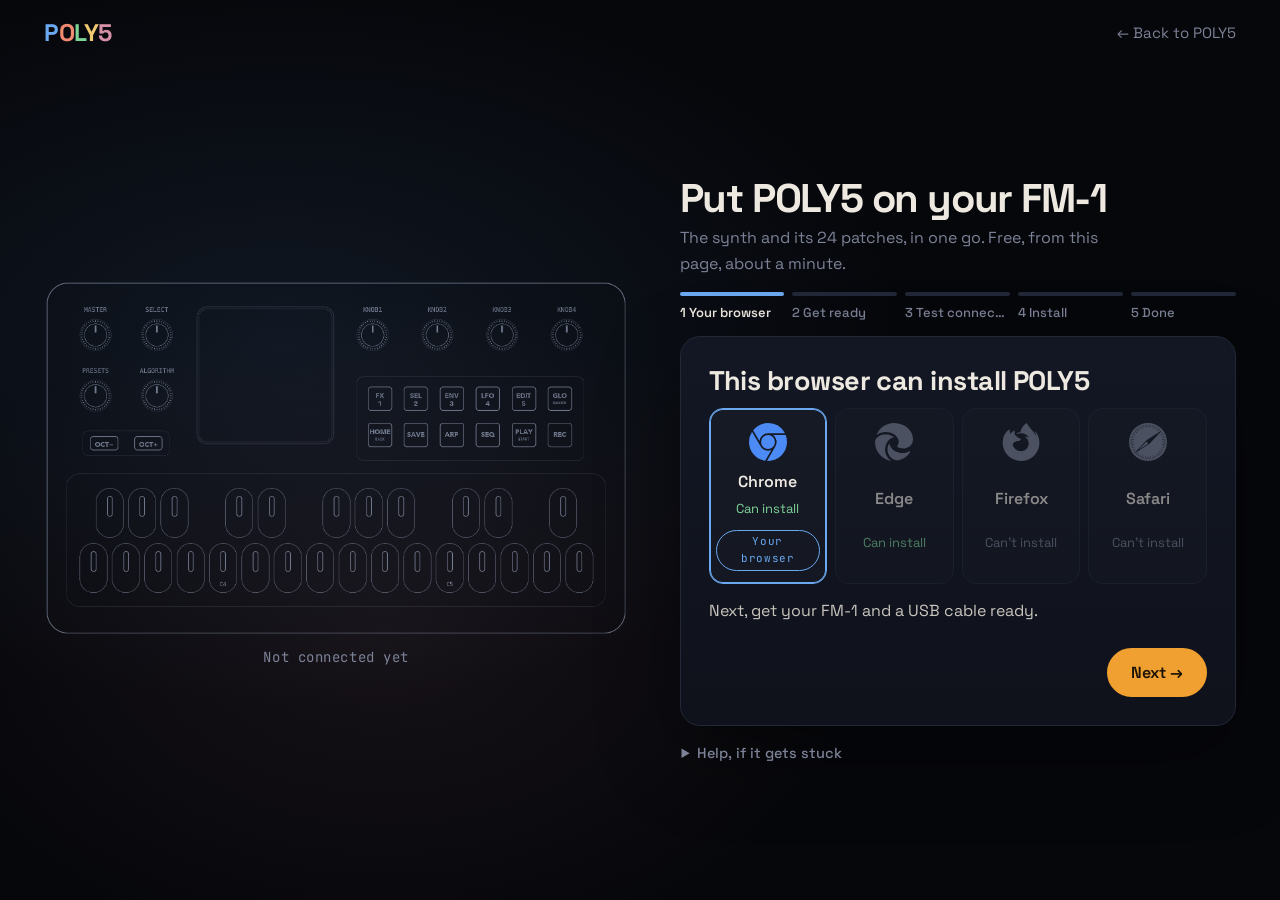
==== commit af037ac6: "Install page: the browsers' marks (Simple Icons, CC0), yours in its colour Co-Authored-By: Claude Fa" ====
--- a/install/index.html
+++ b/install/index.html
@@ -59,10 +59,10 @@
       <div class="pane" id="step-browser">
         <h2 class="pane-h" id="browser-h">Checking your browser</h2>
         <ul class="browsers">
-          <li data-b="chrome"><b>Chrome</b><span class="yes">Can install</span></li>
-          <li data-b="edge"><b>Edge</b><span class="yes">Can install</span></li>
-          <li data-b="firefox"><b>Firefox</b><span class="no">Can't install</span></li>
-          <li data-b="safari"><b>Safari</b><span class="no">Can't install</span></li>
+          <li data-b="chrome"><i class="b-ico b-chrome"></i><b>Chrome</b><span class="yes">Can install</span></li>
+          <li data-b="edge"><i class="b-ico b-edge"></i><b>Edge</b><span class="yes">Can install</span></li>
+          <li data-b="firefox"><i class="b-ico b-firefox"></i><b>Firefox</b><span class="no">Can't install</span></li>
+          <li data-b="safari"><i class="b-ico b-safari"></i><b>Safari</b><span class="no">Can't install</span></li>
         </ul>
         <p id="browser-ok" class="pane-p" hidden>Next, get your FM&#8209;1 and a USB cable ready.</p>
         <p id="browser-no" class="bad" hidden>This browser can't send firmware over USB. Open this page in Chrome or Edge on a computer, and you are a minute away.</p>
--- a/install/install.css
+++ b/install/install.css
@@ -173,3 +173,13 @@
 .help summary { font-weight: 500; color: var(--dim); font-size: 14.5px; }
 .help summary:hover { color: var(--cream); }
 .help[open] { display: block; left: 0; right: 0; bottom: 0; padding: 18px 22px; border: 1px solid var(--line); border-radius: 18px; color: var(--text); }
+
+/* the browsers' marks (icons/, Simple Icons, CC0): one colour each, grey when it is not yours */
+.b-ico { display: block; width: 38px; height: 38px; margin: 0 auto 4px; background: var(--dim); -webkit-mask: center / contain no-repeat; mask: center / contain no-repeat; }
+.b-chrome { -webkit-mask-image: url(icons/chrome.svg); mask-image: url(icons/chrome.svg); }
+.b-edge { -webkit-mask-image: url(icons/edge.svg); mask-image: url(icons/edge.svg); }
+.b-firefox { -webkit-mask-image: url(icons/firefox.svg); mask-image: url(icons/firefox.svg); }
+.b-safari { -webkit-mask-image: url(icons/safari.svg); mask-image: url(icons/safari.svg); }
+.browsers li.is-yours .b-chrome { background: #4C8BF5; } .browsers li.is-yours .b-edge { background: #2BA4E8; }
+.browsers li.is-yours .b-firefox { background: #FF7139; } .browsers li.is-yours .b-safari { background: #5AC8FA; }
+.browsers li { padding: 14px 6px 12px; }
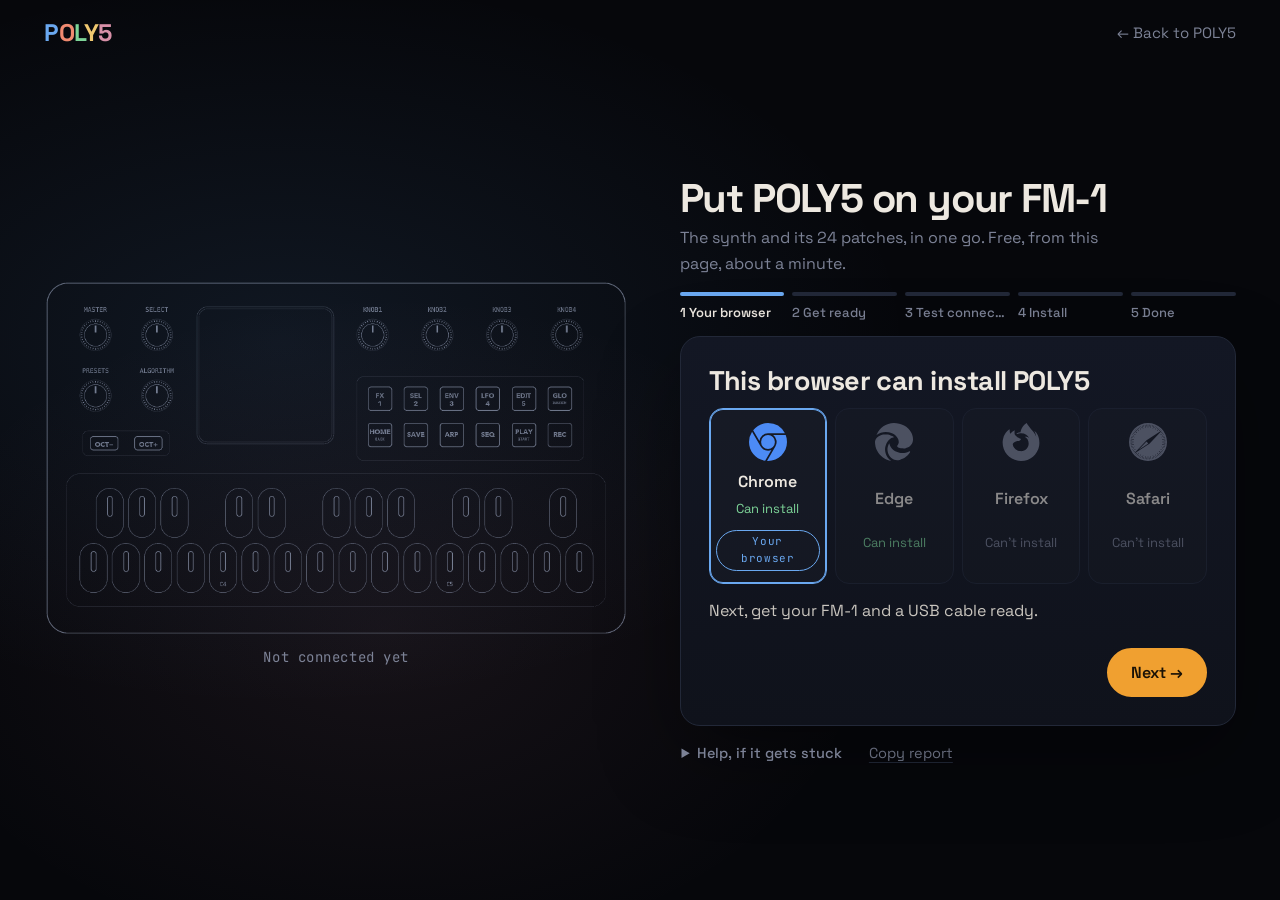
==== commit 015fb111: "Install page: a record of what happened, step by step, and Copy report to send it (nothing leaves th" ====
--- a/install/index.html
+++ b/install/index.html
@@ -9,7 +9,7 @@
 <link rel="preconnect" href="https://fonts.gstatic.com" crossorigin>
 <link href="https://fonts.googleapis.com/css2?family=JetBrains+Mono:wght@400;500;600&family=Space+Grotesk:wght@400;500;600;700&display=swap" rel="stylesheet">
 <link rel="stylesheet" href="../site/site.css">
-<link rel="stylesheet" href="install.css">
+<link rel="stylesheet" href="install.css?v=15964704">
 </head>
 <body class="inst-page">
 
@@ -75,12 +75,12 @@
         <ul class="checks" id="checks">
           <li><label><input type="checkbox"><span><b>Connect your FM&#8209;1 to this computer by USB, and switch it on.</b><small>Straight into the computer if you can: a hub can hide it.</small></span></label></li>
           <li><label><input type="checkbox"><span><b>Close any other program that uses your FM&#8209;1.</b><small>Ableton, the Firmware Hub, other installer tabs.</small></span></label></li>
-          <li><label><input type="checkbox"><span><b>On a laptop, plug in the charger.</b></span></label></li>
         </ul>
         <div class="pane-foot"><button type="button" class="btn quiet" data-back="browser">&larr; Back</button><button type="button" class="btn primary" id="to-connect" disabled>Test connection &rarr;</button></div>
       </div>
 
       <div class="pane" id="step-connect" hidden>
+        <div class="conn" id="conn" data-state="look" aria-hidden="true"><svg class="conn-ok" viewBox="0 0 48 48"><path d="M12 25l8.5 8.5L36 16" fill="none" stroke="#06140B" stroke-width="6" stroke-linecap="round" stroke-linejoin="round"/></svg><svg class="conn-bad" viewBox="0 0 48 48"><path d="M15 15l18 18M33 15L15 33" fill="none" stroke="currentColor" stroke-width="5.5" stroke-linecap="round"/></svg></div>
         <h2 class="pane-h" id="connect-h">Looking for your FM&#8209;1</h2>
         <p class="pane-p" id="connect-ask">Your browser will ask to use your MIDI devices. Allow it: that is how the firmware reaches the FM&#8209;1.</p>
         <p id="connect-out" class="status" aria-live="polite"></p>
@@ -116,15 +116,19 @@
           <li><b>It stopped while writing.</b> Leave the FM&#8209;1 as it is, plug the cable in again, reload this page and install again: the update carries on.</li>
           <li><b>The FM&#8209;1 does not start.</b> Switch it off, hold <span class="k">OCT&minus;</span> and switch it on: the USB rescue. Then install again.</li>
           <li><b>Back to the official firmware</b> at any time with the <a href="https://thefirmwarehub.com">FM&#8209;1 Firmware Hub</a>.</li>
+          <li><b>Still stuck?</b> Press Copy report under this box and send it to whoever gave you this page, with a photo of the FM&#8209;1's screen. It lists what happened here step by step: nothing personal, and it goes nowhere unless you paste it.</li>
           <li><b>Coming from another firmware?</b> Saves made with it may be lost. Patches you saved in POLY5 stay when you update POLY5.</li>
         </ul>
         <p class="note">Both FM&#8209;1 flash chips are supported; any other chip is refused before anything is erased. The file is checked before it is sent and every block is verified as it is written. Rather a file? <a href="https://github.com/questron5000/poly5/releases/latest">POLY5 on GitHub</a>. The installer is Felucca's, by Leo Kuroshita, GPL&#8209;3.0.</p>
       </details>
+      <button type="button" class="report-btn" id="report-btn">Copy report</button>
+      <p class="inst-small" id="report-note" hidden></p>
+      <textarea id="report-text" class="report-text" rows="6" readonly hidden aria-label="The install report"></textarea>
     </section>
 
   </div>
 </main>
 
-<script type="module" src="install.js"></script>
+<script type="module" src="install.js?v=a40a77d7"></script>
 </body>
 </html>
--- a/install/install.css
+++ b/install/install.css
@@ -183,3 +183,22 @@
 .browsers li.is-yours .b-chrome { background: #4C8BF5; } .browsers li.is-yours .b-edge { background: #2BA4E8; }
 .browsers li.is-yours .b-firefox { background: #FF7139; } .browsers li.is-yours .b-safari { background: #5AC8FA; }
 .browsers li { padding: 14px 6px 12px; }
+
+/* ---- test connection: a mark that says how it stands: looking (it turns), connected (a tick), not found (a cross) */
+#step-connect { align-items: center; text-align: center; }
+#step-connect .pane-p, #step-connect .status, #step-connect .bad { margin-left: auto; margin-right: auto; max-width: 30em; }
+#step-connect .pane-foot { align-self: stretch; }
+.conn { width: 84px; height: 84px; border-radius: 50%; display: grid; place-items: center; margin: 6px auto 16px; position: relative; transition: background .35s ease, box-shadow .35s ease; }
+.conn[data-state="look"] { border: 4px solid rgba(240,160,48,.2); border-top-color: var(--amber); animation: spin .9s linear infinite; }
+.conn[data-state="ok"] { background: var(--s3); box-shadow: 0 0 0 10px rgba(125,212,152,.14), 0 0 50px rgba(125,212,152,.35); animation: conn-pop .45s cubic-bezier(.2,1.5,.4,1) both; }
+.conn svg { width: 48px; height: 48px; display: none; }
+.conn[data-state="ok"] .conn-ok { display: block; }
+.conn[data-state="bad"] { background: rgba(240,138,112,.12); border: 3px solid var(--s2); color: var(--s2); animation: conn-pop .35s ease both; }
+.conn[data-state="bad"] .conn-bad { display: block; }
+@keyframes conn-pop { from { transform: scale(.4); opacity: 0; } to { transform: none; opacity: 1; } }
+@media (prefers-reduced-motion: reduce) { .conn[data-state="ok"] { animation: none; } }
+
+/* the report: a quiet button beside Help; what it copied, or (no clipboard) the text to copy by hand */
+.report-btn { background: none; border: 0; padding: 6px 2px; margin: 10px 0 0 18px; color: var(--dim); font: inherit; font-size: 14.5px; cursor: pointer; text-decoration: underline; text-decoration-color: var(--line); text-underline-offset: 4px; }
+.report-btn:hover { color: var(--cream); }
+.report-text { width: 100%; margin-top: 8px; background: var(--panel); color: var(--text); border: 1px solid var(--line); border-radius: 10px; padding: 10px; font: 12px/1.5 "JetBrains Mono", monospace; }
